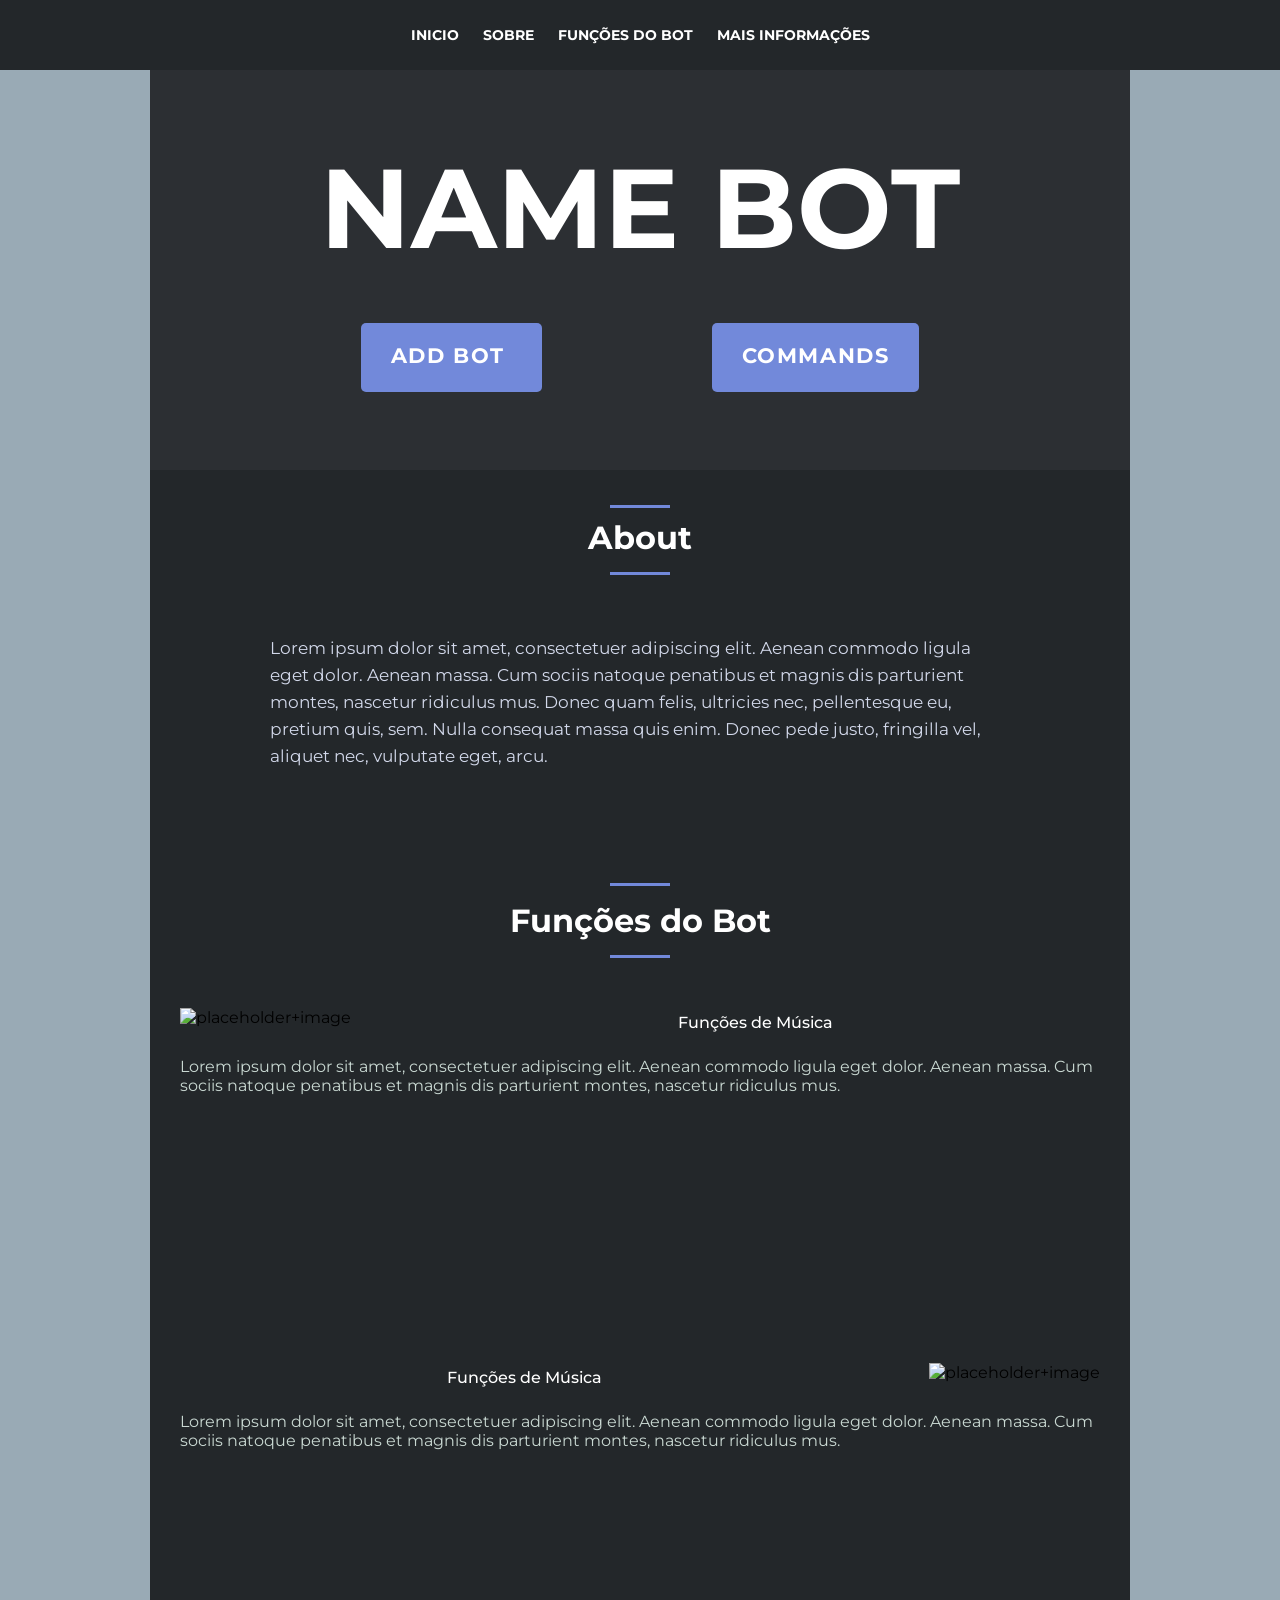
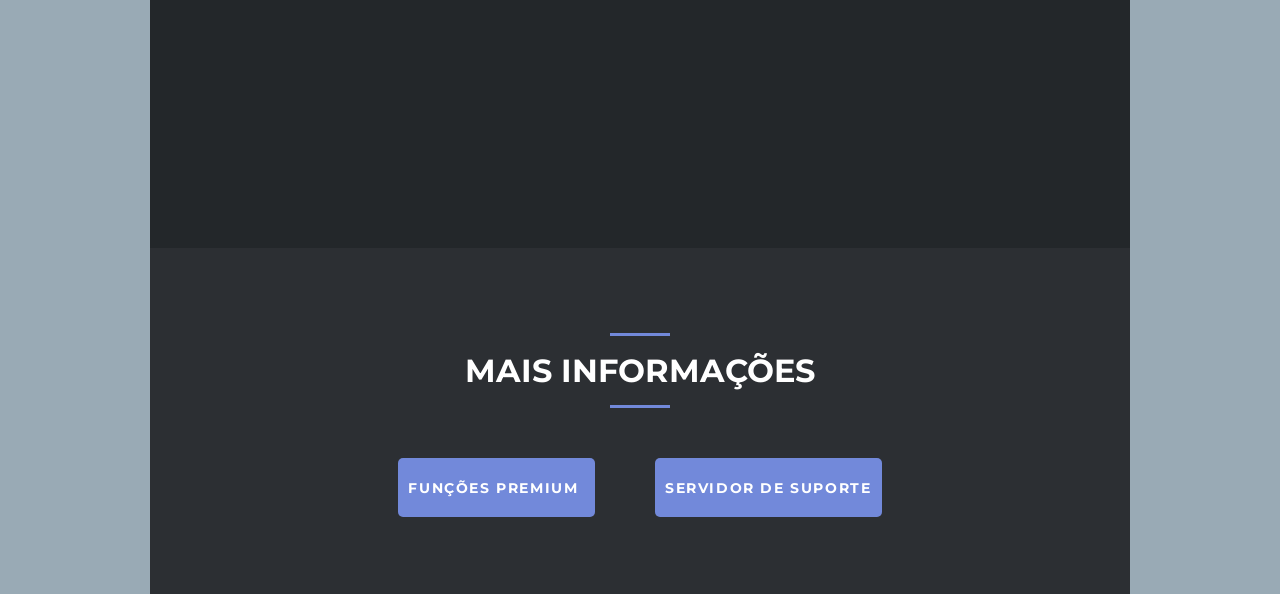
==== index.html @ 7bf24094 "test code" ====
<!--
	Coded with ♥ by @HakaCode
	and design created by @TheDeveloperProjectOpenSource
-->

<!DOCTYPE html>
<html lang="pt-br">
<head>
	<meta charset="UTF-8">
	<title>BOT - Profile | Discord</title>
	<link rel="stylesheet" href="style.css">
	<script src="https://kit.fontawesome.com/755b6605e0.js"></script>
</head>
<body>
	<header class="header">
		<div class="container">
			<nav class="header_menu">
				<ul>
					<li><a href="#!">Inicio</a></li>
					<li><a href="#!">Sobre</a></li>
					<li><a href="#!">Funções do Bot</a></li>
					<li><a href="#!">Mais Informações</a></li>
				</ul>
			</nav><!--NAV-->
		</div>
	</header>
	<section class="intro container">
		<h1>Name Bot</h1>
		<div class="btn">
			<a href="#"><i class="fas fa-plus"></i> ADD BOT</a>
		</div>
		<div class="btn">
			<a href="#"><i class="fas fa-terminal"></i> Commands</a>
		</div>
	</section>
	<!--section Conteudo-->
	<section class="about container">
		<div class="about_title">
			<h2>About</h2>
		</div>
		<div class="about_content">
			<p class="txt">Lorem ipsum dolor sit amet, consectetuer adipiscing elit. Aenean commodo ligula eget dolor. Aenean massa. Cum sociis natoque penatibus et magnis dis parturient montes, nascetur ridiculus mus. Donec quam felis, ultricies nec, pellentesque eu, pretium quis, sem. Nulla consequat massa quis enim. Donec pede justo, fringilla vel, aliquet nec, vulputate eget, arcu.</p>
		</div>
	</section>
	<!--Funções do Bot-->
	<section class="func container">
		<div class="func_title">
			<h2>Funções do Bot</h2>
		</div>
		<img src="https://dummyimage.com/410x230/4d494d/686a82.gif&text=410+x+230" alt="placeholder+image">
		<div class="func_subtitle">
			<h3>Funções de Música</h3>
			<p>Lorem ipsum dolor sit amet, consectetuer adipiscing elit. Aenean commodo ligula eget dolor. Aenean massa. Cum sociis natoque penatibus et magnis dis parturient montes, nascetur ridiculus mus.</p>
		</div>
	</section>
	<section class="func container left">
		<img src="https://dummyimage.com/410x230/4d494d/686a82.gif&text=410+x+230" alt="placeholder+image">
		<div class="func_subtitle">
			<h3>Funções de Música</h3>
			<p>Lorem ipsum dolor sit amet, consectetuer adipiscing elit. Aenean commodo ligula eget dolor. Aenean massa. Cum sociis natoque penatibus et magnis dis parturient montes, nascetur ridiculus mus.</p>
		</div>
	</section>
	<section class="info container">
		<div class="info_title">
			<h2>Mais Informações</h2>	
		</div>
		<div class="btn">
			<a href="#"><i class="fas fa-star"></i> Funções Premium</a>
		</div>
		<div class="btn">
			<a href="#"><i class="fas fa-headset"></i> Servidor de Suporte</a>
		</div>
	</section>



































	<footer>
		Your Content Here....
	</footer>
</body>
</html>
---- style.css ----
/*Fonts*/
@import url('https://fonts.googleapis.com/css?family=Montserrat:300,400,700&display=swap');

/*Base*/
* {
	margin: 0;
	padding: 0;
	border: 0;
	box-sizing: border-box;
	font: 100%;
	font-weight: normal;
	outline: none;
	vertical-align: baseline;
}

/*Estilos Gerais*/
body {
	height: 800px;
	background: #99AAB5;
	font-family: 'Montserrat', sans-serif;
}

/*CABEÇALHO*/
.header {
	position: fixed;
	top: 0px;
	width: 100%;
	background: #23272A;
	padding: 15px 0;
	z-index: 10;
}

.container {
	width: 980px;
	margin: 0 auto;
	padding: 0;
	position: relative;
}

.header_menu {
	text-align: center;
}

.header_menu ul {
	list-style-type: none;
}

.header_menu ul li {
	display: inline-block;
	margin: 10px;
}

.header_menu ul li a {
	color: #fff;
	font-weight: bold;
	text-transform: uppercase;
	text-decoration: none;
	font-size: 14px;
	line-height: 20px;
}

/*introdução*/
.intro {
	height: 400px;
	background: #2C2F33;
	margin-top: 70px;
	text-align: center;
	padding-top: 70px; 
}

.intro h1 {
	font-size: 7em;
	color: #fff;
	font-weight: bold;
	text-transform: uppercase;
	text-align: center;
	margin-bottom: 70px;
}

.btn {
    display: inline;
    position: relative;
    margin: 0px 85px 0px 85px;
    padding: 25px 30px;
    background: #7289DA;
    border-radius: 5px;
    line-height: 20px;
    text-transform: uppercase;
    font-weight: bold;
    letter-spacing: .1em;
}

.btn a {
	color: #fff;
	text-decoration: none;
	font-weight: bold;
	font-size: 21px;
	text-align: center;
	padding: 30px 0px 0px 0px;
}

/*Sobre*/
.about {
	background: #23272A;
	
}

.about_title h2{
	font-size: 2em;
	font-weight: bold;
	padding: 20px 0;
	text-align: center;
	color: #fff;
}

.about_title h2:before, .about_title h2:after {
	content: "";
	display: block;
	width: 60px;
	height: 3px;
	background: #7289DA;
	margin: 15px auto 10px auto;
}

.about_content .txt {
	font-size: 17px;
	color: #d2d8ea;
	line-height: 27px;
	margin: 0;
	padding: 30px 120px 78px;
}

/*Funções do bot*/

.func {
	height: 500px; /* testando o comprimento */
	background: #23272A;
}

.func .func_title {
	position: relative;
	text-align: center;
}

.func .func_title h2 {
	font-size: 2em;
	font-weight: bold;
	padding: 20px 0;
	text-align: center;
	color: #fff;
}

.func h2:before, .func h2:after {
	content: "";
	display: block;
	width: 60px;
	height: 3px;
	background: #7289DA;
	margin: 15px auto 15px auto;
}

.func img {
	float: left;
	padding: 15px 30px;
}

.func_subtitle h3 {
	position: relative;
	font-size: 1em;
	font-weight: 500;
	padding: 20px 0;
	text-align: center;
	color: #fff;
}

.func_subtitle p {
	position: relative;
	padding: 5px 30px;
	color: #C9D8D2;
}

.left img {
	float: right;
}

/* Mais Informações */

.info {
	height: 346px;
	background: #2C2F33;
	margin-top: 0px;
	text-align: center;
	padding-top: 70px; 
}

.info_title h2 {
	font-size: 2em;
	color: #fff;
	font-weight: bold;
	text-transform: uppercase;
	text-align: center;
	margin-bottom: 70px;
}

.info h2:before, .info h2:after {
	content: "";
	display: block;
	width: 60px;
	height: 3px;
	background: #7289DA;
	margin: 15px auto 15px auto;
}

.info .btn {
	margin: 0px 30px;
	padding: 20px 10px;
}

.info .btn a {
	color: #fff;
	font-size: 14px;
	text-align: center;
	padding: 30px 0px 0px 0px;
}





























































footer {
	display: none;
	height: 60px;
	background: red;
}
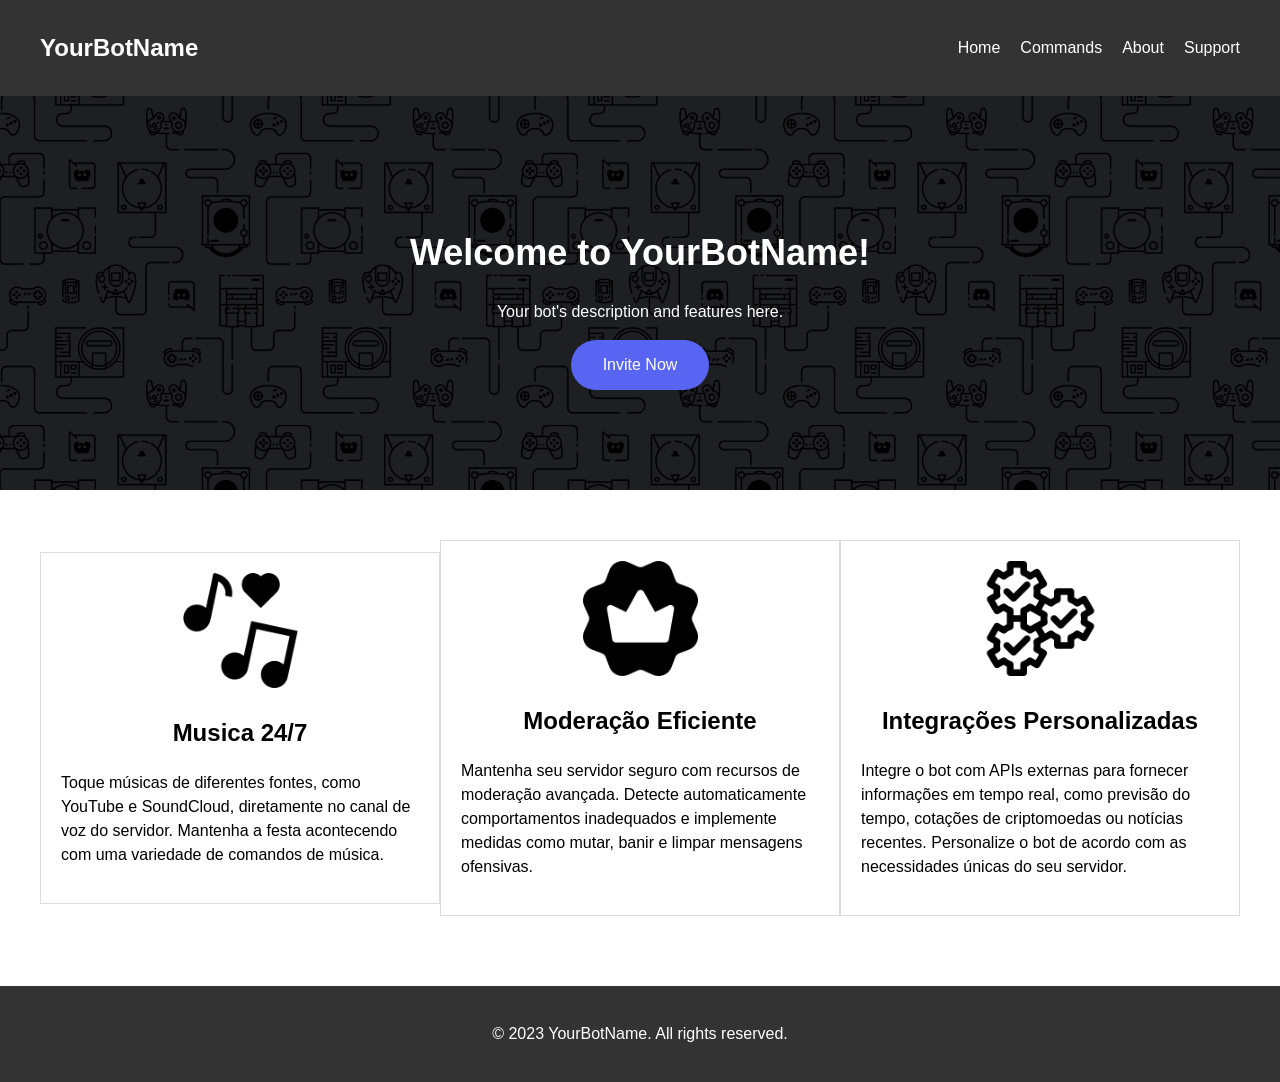
==== commit df47f363: ":recycle: Refactor code" ====
--- a/index.html
+++ b/index.html
@@ -1,113 +1,64 @@
-<!--
-	Coded with ♥ by @HakaCode
-	and design created by @TheDeveloperProjectOpenSource
--->
-
 <!DOCTYPE html>
-<html lang="pt-br">
+<html lang="en">
 <head>
-	<meta charset="UTF-8">
-	<title>BOT - Profile | Discord</title>
-	<link rel="stylesheet" href="style.css">
-	<script src="https://kit.fontawesome.com/755b6605e0.js"></script>
+  <meta charset="UTF-8">
+  <meta name="viewport" content="width=device-width, initial-scale=1.0">
+  <link rel="stylesheet" href="styles.css">
+  <title>Discord Bot Landing Page</title>
 </head>
 <body>
-	<header class="header">
-		<div class="container">
-			<nav class="header_menu">
-				<ul>
-					<li><a href="#!">Inicio</a></li>
-					<li><a href="#!">Sobre</a></li>
-					<li><a href="#!">Funções do Bot</a></li>
-					<li><a href="#!">Mais Informações</a></li>
-				</ul>
-			</nav><!--NAV-->
-		</div>
-	</header>
-	<section class="intro container">
-		<h1>Name Bot</h1>
-		<div class="btn">
-			<a href="#"><i class="fas fa-plus"></i> ADD BOT</a>
-		</div>
-		<div class="btn">
-			<a href="#"><i class="fas fa-terminal"></i> Commands</a>
-		</div>
-	</section>
-	<!--section Conteudo-->
-	<section class="about container">
-		<div class="about_title">
-			<h2>About</h2>
-		</div>
-		<div class="about_content">
-			<p class="txt">Lorem ipsum dolor sit amet, consectetuer adipiscing elit. Aenean commodo ligula eget dolor. Aenean massa. Cum sociis natoque penatibus et magnis dis parturient montes, nascetur ridiculus mus. Donec quam felis, ultricies nec, pellentesque eu, pretium quis, sem. Nulla consequat massa quis enim. Donec pede justo, fringilla vel, aliquet nec, vulputate eget, arcu.</p>
-		</div>
-	</section>
-	<!--Funções do Bot-->
-	<section class="func container">
-		<div class="func_title">
-			<h2>Funções do Bot</h2>
-		</div>
-		<img src="https://dummyimage.com/410x230/4d494d/686a82.gif&text=410+x+230" alt="placeholder+image">
-		<div class="func_subtitle">
-			<h3>Funções de Música</h3>
-			<p>Lorem ipsum dolor sit amet, consectetuer adipiscing elit. Aenean commodo ligula eget dolor. Aenean massa. Cum sociis natoque penatibus et magnis dis parturient montes, nascetur ridiculus mus.</p>
-		</div>
-	</section>
-	<section class="func container left">
-		<img src="https://dummyimage.com/410x230/4d494d/686a82.gif&text=410+x+230" alt="placeholder+image">
-		<div class="func_subtitle">
-			<h3>Funções de Música</h3>
-			<p>Lorem ipsum dolor sit amet, consectetuer adipiscing elit. Aenean commodo ligula eget dolor. Aenean massa. Cum sociis natoque penatibus et magnis dis parturient montes, nascetur ridiculus mus.</p>
-		</div>
-	</section>
-	<section class="info container">
-		<div class="info_title">
-			<h2>Mais Informações</h2>	
-		</div>
-		<div class="btn">
-			<a href="#"><i class="fas fa-star"></i> Funções Premium</a>
-		</div>
-		<div class="btn">
-			<a href="#"><i class="fas fa-headset"></i> Servidor de Suporte</a>
-		</div>
-	</section>
-
-
-
-
-
-
-
-
-
-
-
-
-
-
-
-
-
-
-
-
-
-
-
-
-
-
-
-
-
-
-
-
-
-
-
-	<footer>
-		Your Content Here....
-	</footer>
+  <header>
+    <nav>
+      <div class="logo">YourBotName</div>
+      <div class="hamburger">
+        <div class="bar"></div>
+        <div class="bar"></div>
+        <div class="bar"></div>
+      </div>
+      <ul class="nav-links active">
+        <li><a href="#">Home</a></li>
+        <li><a href="#">Commands</a></li>
+        <li><a href="#">About</a></li>
+        <li><a href="#">Support</a></li>
+      </ul>
+    </nav>
+  </header>
+  
+  <section class="hero">
+    <div class="hero-content">
+      <h1>Welcome to YourBotName!</h1>
+      <p>Your bot's description and features here.</p>
+      <button class="cta-button">Invite Now</button>
+    </div>
+  </section>
+  
+  <section class="features">
+    <div class="feature">
+      <div class="feature__image">
+        <img  src="musica-romantica.png" alt="icon musica">
+      </div>
+      <h2>Musica 24/7</h2>
+      <p>Toque músicas de diferentes fontes, como YouTube e SoundCloud, diretamente no canal de voz do servidor. Mantenha a festa acontecendo com uma variedade de comandos de música.</p>
+    </div>
+    <div class="feature">
+      <div class="feature__image">
+        <img src="distintivo.png" alt="icone moderação">
+      </div>
+      <h2>Moderação Eficiente</h2>
+      <p>Mantenha seu servidor seguro com recursos de moderação avançada. Detecte automaticamente comportamentos inadequados e implemente medidas como mutar, banir e limpar mensagens ofensivas.</p>
+    </div>
+    <div class="feature">
+      <div class="feature__image">
+        <img src="integracao.png" alt="icone integração">
+      </div>
+      <h2>Integrações Personalizadas</h2>
+      <p>Integre o bot com APIs externas para fornecer informações em tempo real, como previsão do tempo, cotações de criptomoedas ou notícias recentes. Personalize o bot de acordo com as necessidades únicas do seu servidor.</p>
+    </div>
+  </section>
+  
+  <section class="footer">
+    <p>&copy; 2023 YourBotName. All rights reserved.</p>
+  </section>
+  <script src="script.js"></script>
 </body>
-</html>+</html>
--- a/styles.css
+++ b/styles.css
@@ -0,0 +1,150 @@
+body {
+  margin: 0;
+  padding: 0;
+  box-sizing: border-box;
+  font-size: 16px;
+  line-height: 1.5;
+  font-family: Arial, sans-serif;
+  overflow-x: hidden;
+}
+
+header {
+  background-color: #333;
+  color: white;
+  padding: 20px 0;
+}
+
+nav {
+  max-width: 1200px;
+  margin: 0 auto;
+  display: flex;
+  justify-content: space-between;
+  align-items: center;
+  padding: 0 20px;
+}
+
+/* Estilos para o menu hamburguer */
+.hamburger {
+  display: none;
+  flex-direction: column;
+  cursor: pointer;
+  margin-right: 20px;
+}
+
+.bar {
+  width: 25px;
+  height: 3px;
+  background-color: white;
+  margin: 3px 0;
+}
+
+.logo {
+  font-size: 24px;
+  font-weight: bold;
+}
+
+ul {
+  list-style: none;
+  display: flex;
+  gap: 20px;
+}
+
+ul li a {
+  text-decoration: none;
+  color: white;
+}
+
+.hero {
+  background-image: url("background.png");
+  background-size: cover;
+  color: white;
+  text-align: center;
+  padding: 100px 0;
+}
+
+.hero-content {
+  max-width: 800px;
+  margin: 0 auto;
+}
+
+.hero h1 {
+  font-size: 36px;
+  margin-bottom: 20px;
+}
+
+.cta-button {
+  background-color: #5865f2;
+  font-size: 1rem;
+  color: white;
+  border: none;
+  border-radius: 28px;
+  padding: 16px 32px;
+  cursor: pointer;
+}
+
+.features {
+  max-width: 1200px;
+  margin: 0 auto;
+  display: flex;
+  align-items: center;
+  padding: 50px 20px;
+}
+
+.feature {
+  flex: 1;
+  width: 100%;
+  padding: 20px;
+  border: 1px solid #ddd;
+  margin-bottom: 20px;
+  /* height: 444px; */
+  flex-wrap: wrap;
+  /* min-width: 300px; */
+}
+.feature img {
+  width: 115px;
+}
+.feature__image,
+h2 {
+  text-align: center;
+}
+.footer {
+  background-color: #333;
+  color: white;
+  text-align: center;
+  padding: 20px 0;
+}
+
+/* Estilos para o menu de navegação responsivo */
+@media (max-width: 768px) {
+  .nav-links {
+    display: none;
+    flex-direction: column;
+    text-align: center;
+    position: absolute;
+    background-color: #333;
+    width: 100%;
+    top: 62px;
+    left: -40px;
+    z-index: 1;
+  }
+
+  .nav-links.active {
+    display: flex;
+  }
+
+  .nav-links li {
+    padding: 15px 0;
+    border: 1px solid #494848;
+  }
+  .nav-links li:hover {
+    background-color: #414040;
+  }
+
+  .hamburger {
+    display: flex;
+  }
+
+  .features {
+    flex-direction: column;
+  }
+}
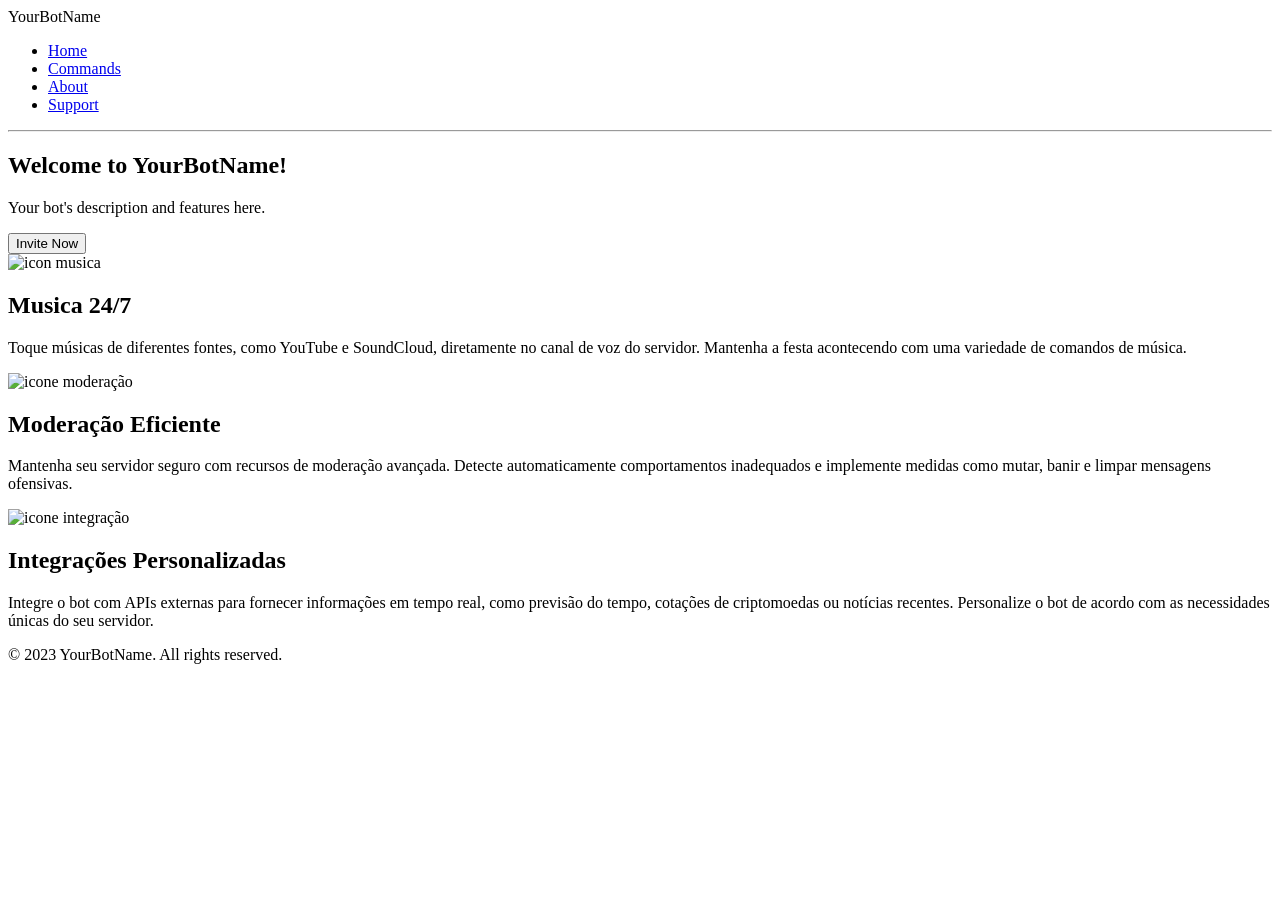
==== commit dbf44727: "update: index.html movido para pasta raiz" ====
--- a/index.html
+++ b/index.html
@@ -1,64 +1,64 @@
 <!DOCTYPE html>
 <html lang="en">
-<head>
-  <meta charset="UTF-8">
-  <meta name="viewport" content="width=device-width, initial-scale=1.0">
-  <link rel="stylesheet" href="styles.css">
-  <title>Discord Bot Landing Page</title>
-</head>
-<body>
-  <header>
-    <nav>
-      <div class="logo">YourBotName</div>
-      <div class="hamburger">
-        <div class="bar"></div>
-        <div class="bar"></div>
-        <div class="bar"></div>
+  <head>
+    <meta charset="UTF-8">
+    <meta name="viewport" content="width=device-width, initial-scale=1.0">
+    <link rel="stylesheet" href="./styles/styles.css">
+    <title>Discord Bot Landing Page</title>
+  </head>
+  <body>
+    <header>
+      <nav>
+        <div class="logo">YourBotName</div>
+        <div class="hamburger">
+          <div class="bar"></div>
+          <div class="bar"></div>
+          <div class="bar"></div>
+        </div>
+        <ul class="nav-links">
+          <li><a href="#">Home</a></li>
+          <li><a href="#">Commands</a></li>
+          <li><a href="#">About</a></li>
+          <li><a href="#">Support</a></li>
+        </ul>
+      </nav>
+      <hr class="header-gradient-separator"/>
+      <section class="hero">
+        <div class="hero-content">
+          <h1>Welcome to YourBotName!</h1>
+          <p>Your bot's description and features here.</p>
+          <button class="cta-button">Invite Now</button>
+        </div>
+      </section>
+    </header>
+  
+    <section class="features">
+      <div class="feature">
+        <div class="feature__image">
+          <img  src="./images/musica-romantica.png" alt="icon musica">
+        </div>
+        <h2>Musica 24/7</h2>
+        <p>Toque músicas de diferentes fontes, como YouTube e SoundCloud, diretamente no canal de voz do servidor. Mantenha a festa acontecendo com uma variedade de comandos de música.</p>
       </div>
-      <ul class="nav-links active">
-        <li><a href="#">Home</a></li>
-        <li><a href="#">Commands</a></li>
-        <li><a href="#">About</a></li>
-        <li><a href="#">Support</a></li>
-      </ul>
-    </nav>
-  </header>
-  
-  <section class="hero">
-    <div class="hero-content">
-      <h1>Welcome to YourBotName!</h1>
-      <p>Your bot's description and features here.</p>
-      <button class="cta-button">Invite Now</button>
-    </div>
-  </section>
-  
-  <section class="features">
-    <div class="feature">
-      <div class="feature__image">
-        <img  src="musica-romantica.png" alt="icon musica">
+      <div class="feature">
+        <div class="feature__image">
+          <img src="./images/distintivo.png" alt="icone moderação">
+        </div>
+        <h2>Moderação Eficiente</h2>
+        <p>Mantenha seu servidor seguro com recursos de moderação avançada. Detecte automaticamente comportamentos inadequados e implemente medidas como mutar, banir e limpar mensagens ofensivas.</p>
       </div>
-      <h2>Musica 24/7</h2>
-      <p>Toque músicas de diferentes fontes, como YouTube e SoundCloud, diretamente no canal de voz do servidor. Mantenha a festa acontecendo com uma variedade de comandos de música.</p>
-    </div>
-    <div class="feature">
-      <div class="feature__image">
-        <img src="distintivo.png" alt="icone moderação">
+      <div class="feature">
+        <div class="feature__image">
+          <img src="./images/integracao.png" alt="icone integração">
+        </div>
+        <h2>Integrações Personalizadas</h2>
+        <p>Integre o bot com APIs externas para fornecer informações em tempo real, como previsão do tempo, cotações de criptomoedas ou notícias recentes. Personalize o bot de acordo com as necessidades únicas do seu servidor.</p>
       </div>
-      <h2>Moderação Eficiente</h2>
-      <p>Mantenha seu servidor seguro com recursos de moderação avançada. Detecte automaticamente comportamentos inadequados e implemente medidas como mutar, banir e limpar mensagens ofensivas.</p>
-    </div>
-    <div class="feature">
-      <div class="feature__image">
-        <img src="integracao.png" alt="icone integração">
-      </div>
-      <h2>Integrações Personalizadas</h2>
-      <p>Integre o bot com APIs externas para fornecer informações em tempo real, como previsão do tempo, cotações de criptomoedas ou notícias recentes. Personalize o bot de acordo com as necessidades únicas do seu servidor.</p>
-    </div>
-  </section>
-  
-  <section class="footer">
-    <p>&copy; 2023 YourBotName. All rights reserved.</p>
-  </section>
-  <script src="script.js"></script>
-</body>
+    </section>
+    
+    <section class="footer">
+      <p>&copy; 2023 YourBotName. All rights reserved.</p>
+    </section>
+    <script src="./scripts/script.js"></script>
+  </body>
 </html>
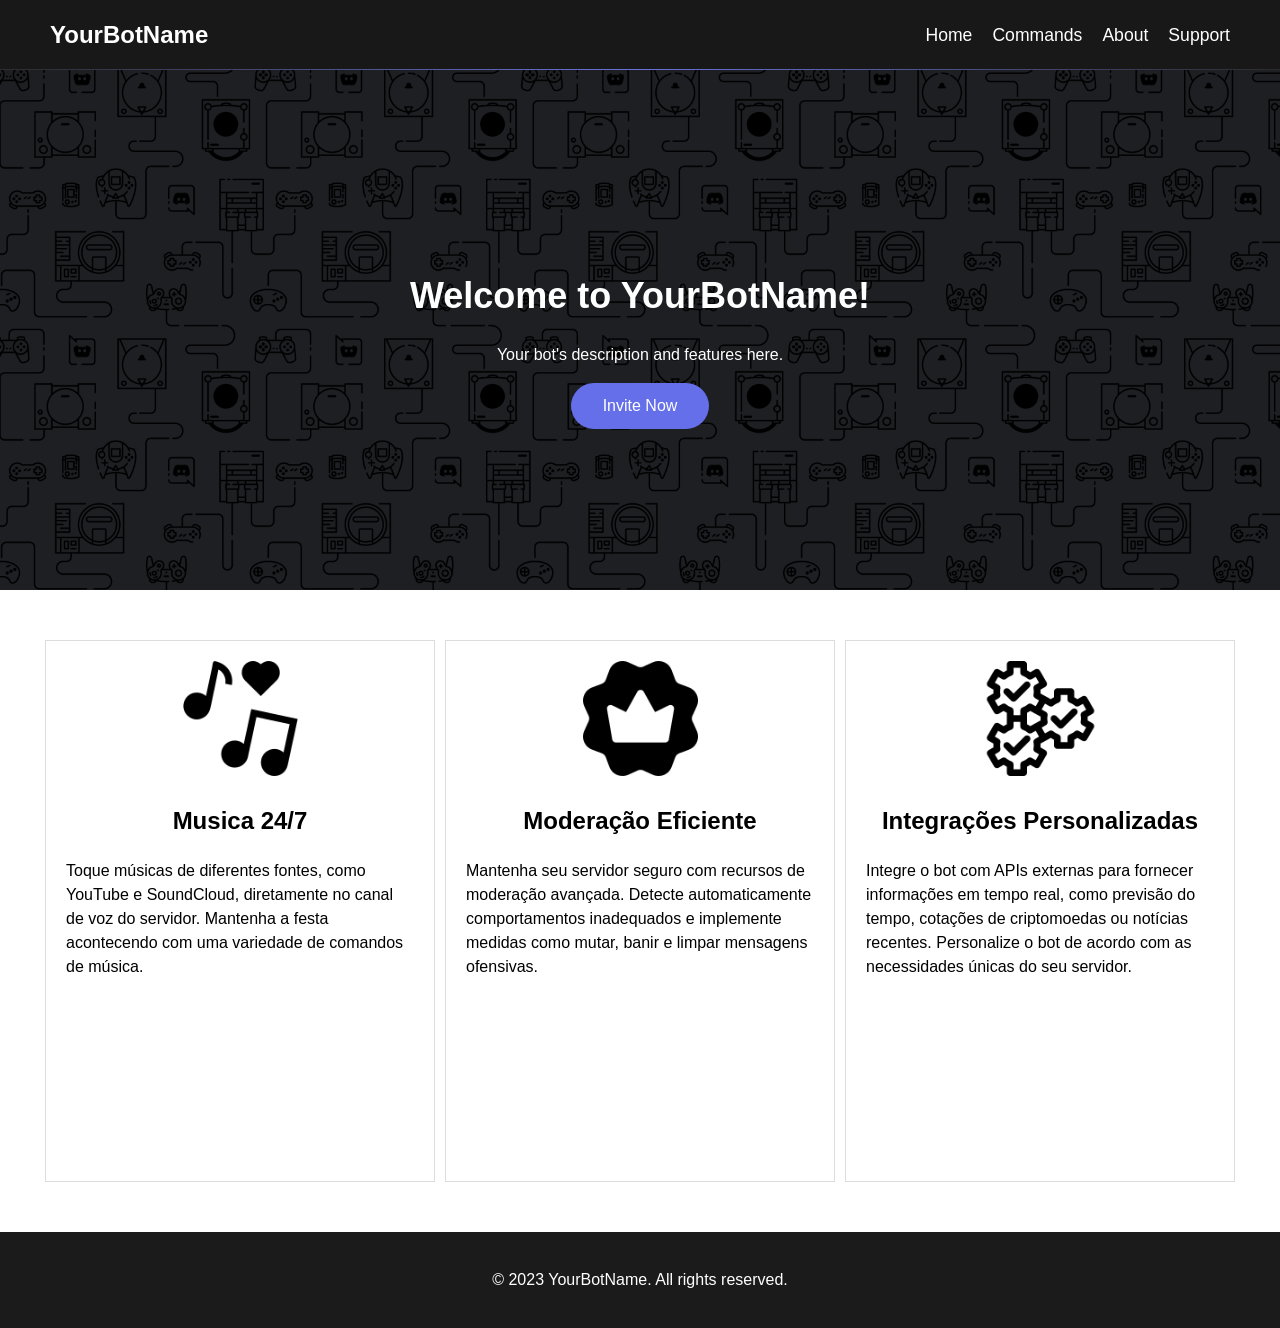
==== commit 1920e77e: "update: caminhos dos arquivos atualizados" ====
--- a/index.html
+++ b/index.html
@@ -3,7 +3,7 @@
   <head>
     <meta charset="UTF-8">
     <meta name="viewport" content="width=device-width, initial-scale=1.0">
-    <link rel="stylesheet" href="./styles/styles.css">
+    <link rel="stylesheet" href="./src/styles/styles.css">
     <title>Discord Bot Landing Page</title>
   </head>
   <body>
@@ -35,21 +35,21 @@
     <section class="features">
       <div class="feature">
         <div class="feature__image">
-          <img  src="./images/musica-romantica.png" alt="icon musica">
+          <img  src="./src/images/musica-romantica.png" alt="icon musica">
         </div>
         <h2>Musica 24/7</h2>
         <p>Toque músicas de diferentes fontes, como YouTube e SoundCloud, diretamente no canal de voz do servidor. Mantenha a festa acontecendo com uma variedade de comandos de música.</p>
       </div>
       <div class="feature">
         <div class="feature__image">
-          <img src="./images/distintivo.png" alt="icone moderação">
+          <img src="./src/images/distintivo.png" alt="icone moderação">
         </div>
         <h2>Moderação Eficiente</h2>
         <p>Mantenha seu servidor seguro com recursos de moderação avançada. Detecte automaticamente comportamentos inadequados e implemente medidas como mutar, banir e limpar mensagens ofensivas.</p>
       </div>
       <div class="feature">
         <div class="feature__image">
-          <img src="./images/integracao.png" alt="icone integração">
+          <img src="./src/images/integracao.png" alt="icone integração">
         </div>
         <h2>Integrações Personalizadas</h2>
         <p>Integre o bot com APIs externas para fornecer informações em tempo real, como previsão do tempo, cotações de criptomoedas ou notícias recentes. Personalize o bot de acordo com as necessidades únicas do seu servidor.</p>
@@ -59,6 +59,6 @@
     <section class="footer">
       <p>&copy; 2023 YourBotName. All rights reserved.</p>
     </section>
-    <script src="./scripts/script.js"></script>
+    <script src="./src/scripts/script.js"></script>
   </body>
 </html>
--- a/src/styles/styles.css
+++ b/src/styles/styles.css
@@ -0,0 +1,203 @@
+body {
+  position: relative;
+  margin: 0 auto;
+  padding: 0;
+  max-width: 2120px;
+  box-sizing: border-box;
+  font-size: 1rem;
+  line-height: 1.5;
+  font-family: Arial, sans-serif;
+  overflow-x: hidden;
+}
+
+header {
+  background-image: url("../images/background.png");
+  background-size: cover;
+  display: flex;
+  flex-direction: column;
+  color: white;
+  height: 590px;
+}
+
+nav {
+  height: 80px;
+  display: flex;
+  justify-content: space-between;
+  align-items: center;
+  background-color: #181818;
+  padding-left: 50px;
+  padding-right: 50px;
+}
+
+.header-gradient-separator {
+  width: 100%;
+  height: 1px;
+  border: none;
+  background: rgb(105,114,221);
+  background: -moz-radial-gradient(circle, rgba(105,114,221,1) 0%, rgba(43,43,43,1) 100%);
+  background: -webkit-radial-gradient(circle, rgba(105,114,221,1) 0%, rgba(43,43,43,1) 100%);
+  background: radial-gradient(circle, rgba(105,114,221,1) 0%, rgba(43,43,43,1) 100%);
+  filter: progid:DXImageTransform.Microsoft.gradient(startColorstr="#6972dd",endColorstr="#2b2b2b",GradientType=1); 
+  margin-top: 0px; 
+}
+
+.logo {
+  font-size: 24px;
+  font-weight: bold;
+}
+
+ul {
+  list-style: none;
+  display: flex;
+  gap: 20px;
+}
+
+ul li a {
+  text-decoration: none;
+  color: white;
+  font-size: 1.1rem;
+  transition: 0.4s;
+}
+
+ul.nav-links li a:hover {
+  padding: 0 10px;
+  border-bottom: 1px solid white;
+}
+
+.hero {
+  height: 100%;
+  display: flex;
+  justify-content: center;
+  align-items: center;
+  color: white;
+  text-align: center;
+}
+
+.hero-content {
+  max-width: 800px;
+  margin: 0 auto;
+}
+
+.hero h1 {
+  font-size: 36px;
+  margin-bottom: 20px;
+}
+
+.cta-button {
+  background-color: rgb(100,111,233);
+  background-color: -moz-linear-gradient(270deg, rgba(100,111,233,1) 0%, rgba(88,101,242,1) 100%);
+  background-color: -webkit-linear-gradient(270deg, rgba(100,111,233,1) 0%, rgba(88,101,242,1) 100%);
+  background-color: linear-gradient(270deg, rgba(100,111,233,1) 0%, rgba(88,101,242,1) 100%);
+  filter: progid:DXImageTransform.Microsoft.gradient(startColorstr="#646fe9",endColorstr="#5865f2",GradientType=1); 
+  font-size: 1rem;
+  color: white;
+  border: none;
+  border-radius: 28px;
+  padding: 14px 32px;
+  cursor: pointer;
+  transition: .3s;
+}
+
+.cta-button:hover {
+  background-color: rgb(71, 80, 185)
+}
+
+.cta-button:active {
+  background-color: rgb(58, 68, 175)
+}
+
+.features {
+  max-width: 1200px;
+  margin: 0 auto;
+  display: flex;
+  align-items: center;
+  padding: 50px 20px;
+}
+
+.feature {
+  flex: 1;
+  width: 100%;
+  padding: 20px;
+  border: 1px solid #ddd;
+  min-height: 500px;
+  margin: 0 5px;
+  
+  flex-wrap: wrap;
+  transition: 0.5s;
+}
+
+.feature:hover {
+  box-shadow: 0px 0px 15px rgba(108, 108, 108, 0.578);
+}
+
+.feature img {
+  width: 115px;
+  transition: ease;
+}
+
+.feature__image, h2 {
+  text-align: center;
+}
+
+.footer {
+  background-color: #1b1b1b;
+  color: white;
+  text-align: center;
+  padding: 20px 0;
+}
+
+/* Estilos para o menu de navegação responsivo */
+@media (max-width: 768px) {
+  .hamburger {
+    display: block;
+    cursor: pointer;
+  }
+
+  .bar {
+    width: 25px;
+    height: 3px;
+    background-color: #fff;
+    margin: 6px 0;
+  }
+
+  .nav-links {
+    display: none;
+    flex-direction: column;
+    text-align: center;
+    position: absolute;
+    background-color: #333;
+    width: 100%;
+    top: 62px;
+    left: -40px;
+    z-index: 1;
+    opacity: 0;
+    visibility: hidden;
+    transform: translateY(-10px);
+    transition: opacity 0.3s ease, transform 0.3s ease, visibility 0.3s ease;
+  }
+
+  .nav-links.active {
+    display: flex;
+    opacity: 1;
+    visibility: visible;
+    transform: translateY(0);
+  }
+
+  .nav-links li {
+    padding: 15px 0;
+    border: 1px solid #494949;
+  }
+
+  .nav-links li:hover {
+    background-color: #404040;
+  }
+
+  .features {
+    flex-direction: column;
+  }
+
+  .feature {
+    margin-bottom: 20px;
+    min-height: auto;
+  }
+}
